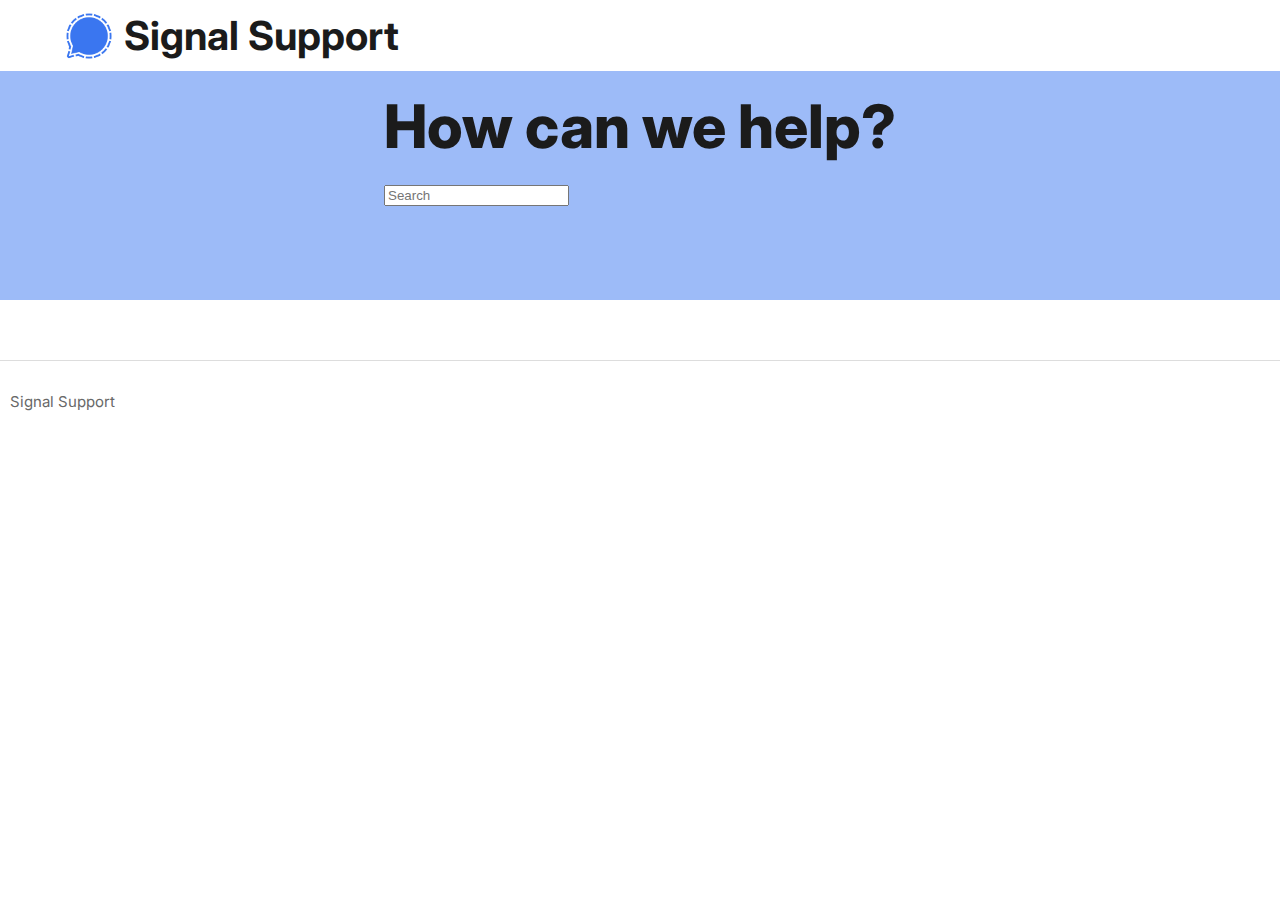
==== support.html @ 2b1c0b12 "support page layout" ====
<!DOCTYPE html>
<html lang="en">
<head>
    <meta charset="UTF-8">
    <meta http-equiv="X-UA-Compatible" content="IE=edge">
    <meta name="viewport" content="width=device-width, initial-scale=1.0">
    <title>Signal Home</title>
    <link rel="preconnect" href="https://fonts.googleapis.com">
    <link rel="preconnect" href="https://fonts.gstatic.com" crossorigin>
    <link href="https://fonts.googleapis.com/css2?family=Inter:wght@400;800&display=swap" rel="stylesheet">
    <link rel="stylesheet" href="style.css">
    <link rel="stylesheet" href="support.css">

    <link rel="stylesheet" href="bootstraplite.css">

</head>
<body>
    <header >
        <nav class="support-header">
            <div class="support__logo">
                <a href="#" class="d-flex sg-atom-a sg-atom-a--noline">
                    <img src="signalicon.png" alt="signal icon" class="sg-atom-img support__logo-img" />
                    <span class="sg-atom-h2 support__logo-span">Signal Support</span>
                </a>
            </div>
        </nav>
    </header>

<section class="howcan">
        <div class="elem-wrapper">
            <h1 class="text-center sg-atom-h1 howcan__h1">How can we help?</h1>

            <form role="search" class="search search-full" data-search="" data-instant="true" autocomplete="off" action="/hc/en-us/search" accept-charset="UTF-8" method="get"><input name="utf8" type="hidden" value="✓">

            <input type="search" name="query" id="query" placeholder="Search" autocomplete="off" aria-label="Search">

        </form>

        </div>
</section>


<footer class="support-footer">
    <div class="support-wrap">
        <a href="#" class="sg-atom-a support-footer__a">Signal Support</a>
    </div>
</footer>
</body>
</html>
---- style.css ----
:root {
 --ff1 : Inter, sans-serif ;
 --ff2: -apple-system, BlinkMacSystemFont, 'Segoe UI', Roboto, Oxygen, Ubuntu, Cantarell, 'Open Sans', 'Helvetica Neue', sans-serif;
 --bkblue: #1b1b1b;
 --br1 : 16px;
 --sectionpadding: 48px 24px;
 /* bootstrap  */
 --font-family-sans-serif: -apple-system, BlinkMacSystemFont, "Segoe UI", Roboto, "Helvetica Neue", Arial, "Noto Sans", "Liberation Sans", sans-serif, "Apple Color Emoji", "Segoe UI Emoji", "Segoe UI Symbol", "Noto Color Emoji";
}

/* font-family: 'Inter', sans-serif; */
body {
    font-family: var(--ff1);
    margin: 0px;
    padding: 0px;
}

* {
    box-sizing: border-box;
 }

ul{
    margin:0;
    padding: 0;
}

.border-black{
    border: 1px solid black;
}

.border-violet{
    border: 1px solid blueviolet;
}
  /* Atoms molecules organisms */
@media screen and (min-width:300px){
    .sg-atom-h1{
        margin: 0px;
        color: var(--bkblue);
        font-size: 40px;
        font-weight: 800;
        text-rendering: optimizeLegibility;
        line-height: 44px;
    }

    .sg-atom-h2{
        margin: 0px;
        font-size: 28px;
        font-weight: 800;
        line-height: 32px;
        text-rendering: optimizeLegibility;
        color: var(--bkblue);
    }

  .sg-atom-h3{
    margin: 0px;
    color: var(--bkblue);
    font-size: 28px;
    font-weight: 800;
    line-height: 32px;
    text-rendering: optimizeLegibility;
  }

    .sg-atom-a{
        margin: 0px;
        color: #3273dc;
        cursor: pointer;
        text-rendering: optimizeLegibility;
        font-size: 16px ;
        line-height: 22px ;
    }

    .sg-atom-a--white{
        color: #E9E9E9;
        text-decoration: none;
        cursor: pointer;
        font-size: 16px;
        font-weight: 400;
        line-height: 22px
    }

    .sg-atom-a--white:hover{
        text-decoration: underline;
    }

    .sg-atom-a--bold {
        text-rendering: optimizeLegibility;
        font-weight: 600;
    }

    .sg-atom-a--bold:hover , .sg-atom-a:hover{
        color:#1851B4 ;
        text-decoration: underline;
    }

    .sg-atom-p{
        padding: 0px;
        margin: 0px;
        text-rendering: optimizeLegibility;
        color: var(--bkblue);
        font-size: 16px;
        font-weight: 400;
        line-height: 22px;
    }

    .sg-atom-p--grey{
        color: #4a4a4a;
    }

    .sg-atom-strong{
        font-size: 1em;
        line-height: 1.5;
        color: #363636;
        font-weight: 700;
        text-rendering: optimizeLegibility;
    }

    .sg-atom-strong--white{
        color: #E9E9E9;
        font-weight: 600;
        font-size: 16px;
        line-height: 22px;
        text-rendering: optimizeLegibility;
    }

    .sg-atom-img {
        width:100%;
        height: auto;
    }

    .sg-atom-img--rounded{
        border-radius: 8px;
    }

    .sg-atom-button{
        border: none;
        text-decoration: none;
        border-radius: 8px;
        font-weight: 600;
        font-family: var(--ff2);
        cursor: pointer;
        box-shadow: none;
        font-size: 20px;
        line-height: 28px;
        padding: 0 20px;
    }

    .sg-atom-button--white{
        background-color: #fff;
        color: #2C6BED;
    }

    .sg-atom-button--blue{
        background-color: #2C6BED;
        color: #fff;
        height: 40px;
    }

    .sg-molc-card{}

    .sg-org-textimage{
        padding: var(--sectionpadding);
    }

    .sg-org-textimage__img{
        border-radius: var(--br1);
        max-width: 100%;
    }
    .sg-org-textimage__h2{
        padding: 24px 0px 32px 0px;
    }
}

@media screen and (min-width:768px){
  .sg-atom-h1{
      font-size: 60px;
      line-height: 64px;
  }

  .sg-atom-h2{
    font-size: 40px;
    line-height: 44px;
}

.sg-atom-a--bold:hover , .sg-atom-a:hover{
    color:#1851B4 ;
    text-decoration: underline;
}


.sg-atom-a--noline , .sg-atom-a--noline:hover {
    text-decoration: none;
}

.sg-atom-p{
    font-size: 20px;
    line-height: 28px;
}

}

@media screen and (min-width:992px){

}
    /* Atoms molecules organisms */


@media screen and (min-width:300px) {


    nav {
        background-color: #fff;
        position: fixed;
        top:0px;
        left:0px;
        right: 0px;
        z-index: 20;
    }

    .signal__header{
        display: flex;
        align-items: center;
        justify-content: space-between;
        height: 52px;
        padding: 0px 18px;
        margin: 0px;
    }

    .logo{
        width: 90px;
        height: 30px;
    }

    .close{
        align-self: flex-end;
    }

    .dash{
        background-color: black;
        height: 1px;
        width:16px;
        margin-top: 5px;
    }

    .padding-offset{padding: 26px;}

    .hero{
        display: block;
        background-color: #9DBBF8;
        color: #1b1b1b;
        max-height: 760px;
        padding: var(--sectionpadding)
    }

    .hero__p{
        margin-top: 24px;
        margin-bottom:2px ;
    }

    .hero__imgwrap{
        padding: 20px 0px 0px 0px;
        display: block;
        position: relative;
    }

    .hero__img1{
        height: auto;
        max-width: 100%;
        transform: rotate(22.5deg);
        width: 218px;
    }

    .hero__img2{
        height: auto ;
        max-width: 100%;
        transform: rotate(22.5deg);
        width: 218px;
        margin-left: -32px;
        position: absolute;
    }

    .hero__button {
        width: 156px ;
        height: 50px;
    }

    /* opinion*/
.opinion{
    padding: var(--sectionpadding) ;
    background-color: #ECECEC;;
}
.card-grid{
    display: grid;
    grid-template-columns: 1fr;

}

.sg-molc-card2{
  padding: 0px;
 }

.sg-molc-card2__img{
    width: 108px;
    max-width: 100%;
    border-radius: 50px;
    margin-bottom: 24px;
}

.sg-molc-card2__quote{
    font-size: 20px;
    line-height: 24px;
}

.sg-molc-card2__strong{
    display: block;
    color: #363636;
    font-weight: 700;
    font-size: 16px;
}

.sg-molc-card2__p{
    margin-top: 16px;
    margin-bottom:48px ;
}

/* Why use signal  */
 .whyuse {
     padding: var(--sectionpadding);
 }


.whyuse__animation{
    width:372px;
    height:366px;
    background-color: #a5cad5;
    border-radius: var(--br1);
}

.whyuse__h2{
    margin: 24px 0px 32px 0px;
}

 .whyuse__p1{
     padding-top:16px;
     padding-bottom: 48px;
 }

/* card grid */
.cardgrid{
    padding: var(--sectionpadding);
    background-color: #F6F6F6;
    margin: 0 auto;

}

.cardgrid__container{
    display: grid;
    place-items: center;
    margin: 0 auto;
    width: fit-content;
    grid-template-columns: 1fr;
    row-gap: 24px;
}

.sg-molc-card{
    padding: 30px;
}

.sg-molc-card--white{
    background-color: #FFFFFF;
border-radius: var(--br1);
height: 100%;
box-shadow: 0px 4px 12px rgba(0,0,0,0.12),0px 0px 2px rgba(0,0,0,0.08);
}
.sg-molc-card__img{
    width: 280px;
}
.sg-molc-card__h3{
    margin: 18px 0px 4px 0px ;
}



/* Footer */
.footer{
    background-color: #3C3744;
    padding: var(--sectionpadding);
    padding-bottom: 96px;
    bottom: 0;
}

.footer-container{
    display: grid;
    grid-template-columns: auto;
    row-gap: 24px;
}

.footer-container__item{
    /* padding:12px ; */

}

.foooter__menu-item >a {
    line-height: 20px;
}

.foooter__menu-item {
    list-style-type: none;
    height: 20px;
}


.footer__menu-title{
    color: #E9E9E9;
    display: block;
    font-size: 16px;
    line-height: 22px;
    font-weight: 600;
    margin-bottom: 12px;
}

.footer__copyright{
    color: #E9E9E9;
}

}

@media screen and (max-width:767px){


    /* .foooter__menu-item {
        list-style-type: none;
        height: 22px;
        display: inline-block;
    } */

}


@media screen and (min-width:768px) {


   /*  card grid */

   .cardgrid__container{
    grid-template-columns: 1fr 1fr;
    row-gap: 24px;
    column-gap: 24px;
}


    .footer-container{
        grid-template-columns: auto 1fr 1fr 1fr 1fr;
        column-gap: 24px;
    }

  }

@media screen and (min-width:992px) {


    .cardgrid__container{
        grid-template-columns: 565px 565px;
        row-gap: 24px;
        column-gap: 24px;
    }

    .sg-molc-card__img{
        width: 370px;
    }


     /* footer */
     .footer-container{
        margin:0 33px;
        grid-template-columns: auto 168px 168px 168px 168px;
    }

}





@media screen and (min-width:300px){
    /* no ads */
      .noads , .everyone {
          background-color: #ffffff;
      }

      .everyone__button{
        border: 2px solid #2c6bed;
        width: 195px;
        height: 50px;
        padding: 0px;
      }
  }


  @media screen and (min-width:768px){

  }


  @media screen and (min-width:992px){

  }
---- support.css ----
@media screen and (min-width:300px){
    .support-header{
        position: absolute;
        height: 71px;
        display: flex;
        padding: 0 5%;
        align-items: center;
    }

    .support__logo-img{
        width: 50px;
    }

    .support__logo-span{
        font-weight: bold;
        text-decoration: none;
        margin-left: 10px;
    }

    .howcan{
        height: 300px;
        background-color: #9DBBF8;
        padding: 0px 20px;
        display: grid;
        place-items: center;
    }
    .howcan__h1{
        margin-bottom: 26.8px;
    }

    .elem-wrapper{
        max-width: 610px;
        margin: 0 auto;
    }

    .support-footer{
        margin-top: 60px;
        border-top: 1px solid #ddd;
        background-color: #ffffff;
        padding: 30px 10px;
    }

    .support-footer__a{
        font-size: 15px;
        font-weight: 400px;
        line-height: 1.5;
        color: #686868;
        text-decoration: none;
    }

    .support-footer__a:hover{
        color: #686868;
        text-decoration: underline;
    }
}

@media screen and (min-width:768px){

}

@media screen and (min-width:992px){

}
---- bootstraplite.css ----
/* my freq used bootstrap classes .Requires no bootstrap.js */
:root {
    --blue: #007bff;
    --indigo: #6610f2;
    --purple: #6f42c1;
    --pink: #e83e8c;
    --red: #dc3545;
    --orange: #fd7e14;
    --yellow: #ffc107;
    --green: #28a745;
    --teal: #20c997;
    --cyan: #17a2b8;
    --white: #fff;
    --gray: #6c757d;
    --gray-dark: #343a40;
    --primary: #007bff;
    --secondary: #6c757d;
    --success: #28a745;
    --info: #17a2b8;
    --warning: #ffc107;
    --danger: #dc3545;
    --light: #f8f9fa;
    --dark: #343a40;
    --breakpoint-xs: 0;
    --breakpoint-sm: 576px;
    --breakpoint-md: 768px;
    --breakpoint-lg: 992px;
    --breakpoint-xl: 1200px;
    --font-family-sans-serif: -apple-system, BlinkMacSystemFont, "Segoe UI", Roboto, "Helvetica Neue", Arial, "Noto Sans", "Liberation Sans", sans-serif, "Apple Color Emoji", "Segoe UI Emoji", "Segoe UI Symbol", "Noto Color Emoji";
    --font-family-monospace: SFMono-Regular, Menlo, Monaco, Consolas, "Liberation Mono", "Courier New", monospace;
  }

.text-left{
    text-align: left;
}

.text-right{
    text-align: right;
}

.text-center{
    text-align: center;
}

.d-none {
    display: none !important;
}

.container,
.container-fluid,
.container-sm,
.container-md,
.container-lg,
.container-xl {
  width: 100%;
  padding-right: 15px;
  padding-left: 15px;
  margin-right: auto;
  margin-left: auto;
}

@media (min-width: 576px) {
    .container, .container-sm {
      max-width: 540px;
    }
  }



.row {
    display: -ms-flexbox;
    display: flex;
    -ms-flex-wrap: wrap;
    flex-wrap: wrap;
    margin-right: -15px;
    margin-left: -15px;
  }

  .no-gutters {
    margin-right: 0;
    margin-left: 0;
  }

  .d-flex{
    display: flex;
    align-items: center;
  }

  .no-gutters > .col,
  .no-gutters > [class*="col-"] {
    padding-right: 0;
    padding-left: 0;
  }

  .col-1, .col-2, .col-3, .col-4, .col-5, .col-6, .col-7, .col-8, .col-9, .col-10, .col-11, .col-12, .col,
  .col-auto, .col-sm-1, .col-sm-2, .col-sm-3, .col-sm-4, .col-sm-5, .col-sm-6, .col-sm-7, .col-sm-8, .col-sm-9, .col-sm-10, .col-sm-11, .col-sm-12, .col-sm,
  .col-sm-auto, .col-md-1, .col-md-2, .col-md-3, .col-md-4, .col-md-5, .col-md-6, .col-md-7, .col-md-8, .col-md-9, .col-md-10, .col-md-11, .col-md-12, .col-md,
  .col-md-auto, .col-lg-1, .col-lg-2, .col-lg-3, .col-lg-4, .col-lg-5, .col-lg-6, .col-lg-7, .col-lg-8, .col-lg-9, .col-lg-10, .col-lg-11, .col-lg-12, .col-lg,
  .col-lg-auto, .col-xl-1, .col-xl-2, .col-xl-3, .col-xl-4, .col-xl-5, .col-xl-6, .col-xl-7, .col-xl-8, .col-xl-9, .col-xl-10, .col-xl-11, .col-xl-12, .col-xl,
  .col-xl-auto {
    position: relative;
    width: 100%;
    padding-right: 15px;
    padding-left: 15px;
  }


.col-auto {
    -ms-flex: 0 0 auto;
    flex: 0 0 auto;
    width: auto;
    max-width: 100%;
  }

  .col-1 {
    -ms-flex: 0 0 8.333333%;
    flex: 0 0 8.333333%;
    max-width: 8.333333%;
  }

  .col-2 {
    -ms-flex: 0 0 16.666667%;
    flex: 0 0 16.666667%;
    max-width: 16.666667%;
  }

  .col-3 {
    -ms-flex: 0 0 25%;
    flex: 0 0 25%;
    max-width: 25%;
  }

  .col-4 {
    -ms-flex: 0 0 33.333333%;
    flex: 0 0 33.333333%;
    max-width: 33.333333%;
  }

  .col-5 {
    -ms-flex: 0 0 41.666667%;
    flex: 0 0 41.666667%;
    max-width: 41.666667%;
  }

  .col-6 {
    -ms-flex: 0 0 50%;
    flex: 0 0 50%;
    max-width: 50%;
  }

  .col-7 {
    -ms-flex: 0 0 58.333333%;
    flex: 0 0 58.333333%;
    max-width: 58.333333%;
  }

  .col-8 {
    -ms-flex: 0 0 66.666667%;
    flex: 0 0 66.666667%;
    max-width: 66.666667%;
  }

  .col-9 {
    -ms-flex: 0 0 75%;
    flex: 0 0 75%;
    max-width: 75%;
  }

  .col-10 {
    -ms-flex: 0 0 83.333333%;
    flex: 0 0 83.333333%;
    max-width: 83.333333%;
  }

  .col-11 {
    -ms-flex: 0 0 91.666667%;
    flex: 0 0 91.666667%;
    max-width: 91.666667%;
  }

  .col-12 {
    -ms-flex: 0 0 100%;
    flex: 0 0 100%;
    max-width: 100%;
  }

  .order-first {
    -ms-flex-order: -1;
    order: -1;
  }

  .order-last {
    -ms-flex-order: 13;
    order: 13;
  }

  .order-0 {
    -ms-flex-order: 0;
    order: 0;
  }

  .order-1 {
    -ms-flex-order: 1;
    order: 1;
  }

  @media screen and(min-width:576px) {
    .col-sm-1 {
        -ms-flex: 0 0 8.333333%;
        flex: 0 0 8.333333%;
        max-width: 8.333333%;
      }
      .col-sm-2 {
        -ms-flex: 0 0 16.666667%;
        flex: 0 0 16.666667%;
        max-width: 16.666667%;
      }
      .col-sm-3 {
        -ms-flex: 0 0 25%;
        flex: 0 0 25%;
        max-width: 25%;
      }
      .col-sm-4 {
        -ms-flex: 0 0 33.333333%;
        flex: 0 0 33.333333%;
        max-width: 33.333333%;
      }
      .col-sm-5 {
        -ms-flex: 0 0 41.666667%;
        flex: 0 0 41.666667%;
        max-width: 41.666667%;
      }
      .col-sm-6 {
        -ms-flex: 0 0 50%;
        flex: 0 0 50%;
        max-width: 50%;
      }
      .col-sm-7 {
        -ms-flex: 0 0 58.333333%;
        flex: 0 0 58.333333%;
        max-width: 58.333333%;
      }
      .col-sm-8 {
        -ms-flex: 0 0 66.666667%;
        flex: 0 0 66.666667%;
        max-width: 66.666667%;
      }
      .col-sm-9 {
        -ms-flex: 0 0 75%;
        flex: 0 0 75%;
        max-width: 75%;
      }
      .col-sm-10 {
        -ms-flex: 0 0 83.333333%;
        flex: 0 0 83.333333%;
        max-width: 83.333333%;
      }
      .col-sm-11 {
        -ms-flex: 0 0 91.666667%;
        flex: 0 0 91.666667%;
        max-width: 91.666667%;
      }
      .col-sm-12 {
        -ms-flex: 0 0 100%;
        flex: 0 0 100%;
        max-width: 100%;
      }

      .order-sm-first {
        -ms-flex-order: -1;
        order: -1;
      }
      .order-sm-last {
        -ms-flex-order: 13;
        order: 13;
      }
      .order-sm-0 {
        -ms-flex-order: 0;
        order: 0;
      }
      .order-sm-1 {
        -ms-flex-order: 1;
        order: 1;
      }
      .order-sm-2 {
        -ms-flex-order: 2;
        order: 2;
      }


  }

  @media screen and (min-width: 768px) {
    .container, .container-sm, .container-md {
        max-width: 720px;
      }

      .d-md-block {
        display: block !important;
      }

      .d-md-none {
        display: none !important;
      }

      .d-md-flex {
        display: -ms-flexbox !important;
        display: flex !important;
      }
      .d-md-inline-flex {
        display: -ms-inline-flexbox !important;
        display: inline-flex !important;
      }


    .col-md {
        -ms-flex-preferred-size: 0;
        flex-basis: 0;
        -ms-flex-positive: 1;
        flex-grow: 1;
        max-width: 100%;
      }

      .col-md-auto {
        -ms-flex: 0 0 auto;
        flex: 0 0 auto;
        width: auto;
        max-width: 100%;
      }
      .col-md-1 {
        -ms-flex: 0 0 8.333333%;
        flex: 0 0 8.333333%;
        max-width: 8.333333%;
      }
      .col-md-2 {
        -ms-flex: 0 0 16.666667%;
        flex: 0 0 16.666667%;
        max-width: 16.666667%;
      }
      .col-md-3 {
        -ms-flex: 0 0 25%;
        flex: 0 0 25%;
        max-width: 25%;
      }
      .col-md-4 {
        -ms-flex: 0 0 33.333333%;
        flex: 0 0 33.333333%;
        max-width: 33.333333%;
      }
      .col-md-5 {
        -ms-flex: 0 0 41.666667%;
        flex: 0 0 41.666667%;
        max-width: 41.666667%;
      }
      .col-md-6 {
        -ms-flex: 0 0 50%;
        flex: 0 0 50%;
        max-width: 50%;
      }
      .col-md-7 {
        -ms-flex: 0 0 58.333333%;
        flex: 0 0 58.333333%;
        max-width: 58.333333%;
      }
      .col-md-8 {
        -ms-flex: 0 0 66.666667%;
        flex: 0 0 66.666667%;
        max-width: 66.666667%;
      }
      .col-md-9 {
        -ms-flex: 0 0 75%;
        flex: 0 0 75%;
        max-width: 75%;
      }
      .col-md-10 {
        -ms-flex: 0 0 83.333333%;
        flex: 0 0 83.333333%;
        max-width: 83.333333%;
      }
      .col-md-11 {
        -ms-flex: 0 0 91.666667%;
        flex: 0 0 91.666667%;
        max-width: 91.666667%;
      }
      .col-md-12 {
        -ms-flex: 0 0 100%;
        flex: 0 0 100%;
        max-width: 100%;
      }

      .order-md-first {
        -ms-flex-order: -1;
        order: -1;
      }
      .order-md-last {
        -ms-flex-order: 13;
        order: 13;
      }
      .order-md-0 {
        -ms-flex-order: 0;
        order: 0;
      }
      .order-md-1 {
        -ms-flex-order: 1;
        order: 1;
      }
      .order-md-2 {
        -ms-flex-order: 2;
        order: 2;
      }

  }

  @media (min-width: 992px) {
    .d-lg-none {
        display: none !important;
      }
      .d-lg-inline {
        display: inline !important;
      }
      .d-lg-inline-block {
        display: inline-block !important;
      }
      .d-lg-block {
        display: block !important;
      }

    .container, .container-sm, .container-md, .container-lg {
        max-width: 960px;
      }

    .col-lg {
        -ms-flex-preferred-size: 0;
        flex-basis: 0;
        -ms-flex-positive: 1;
        flex-grow: 1;
        max-width: 100%;
      }


  .col-lg-auto {
    -ms-flex: 0 0 auto;
    flex: 0 0 auto;
    width: auto;
    max-width: 100%;
  }
  .col-lg-1 {
    -ms-flex: 0 0 8.333333%;
    flex: 0 0 8.333333%;
    max-width: 8.333333%;
  }
  .col-lg-2 {
    -ms-flex: 0 0 16.666667%;
    flex: 0 0 16.666667%;
    max-width: 16.666667%;
  }
  .col-lg-3 {
    -ms-flex: 0 0 25%;
    flex: 0 0 25%;
    max-width: 25%;
  }
  .col-lg-4 {
    -ms-flex: 0 0 33.333333%;
    flex: 0 0 33.333333%;
    max-width: 33.333333%;
  }
  .col-lg-5 {
    -ms-flex: 0 0 41.666667%;
    flex: 0 0 41.666667%;
    max-width: 41.666667%;
  }
  .col-lg-6 {
    -ms-flex: 0 0 50%;
    flex: 0 0 50%;
    max-width: 50%;
  }
  .col-lg-7 {
    -ms-flex: 0 0 58.333333%;
    flex: 0 0 58.333333%;
    max-width: 58.333333%;
  }
  .col-lg-8 {
    -ms-flex: 0 0 66.666667%;
    flex: 0 0 66.666667%;
    max-width: 66.666667%;
  }
  .col-lg-9 {
    -ms-flex: 0 0 75%;
    flex: 0 0 75%;
    max-width: 75%;
  }
  .col-lg-10 {
    -ms-flex: 0 0 83.333333%;
    flex: 0 0 83.333333%;
    max-width: 83.333333%;
  }
  .col-lg-11 {
    -ms-flex: 0 0 91.666667%;
    flex: 0 0 91.666667%;
    max-width: 91.666667%;
  }
  .col-lg-12 {
    -ms-flex: 0 0 100%;
    flex: 0 0 100%;
    max-width: 100%;
  }
  .order-lg-first {
    -ms-flex-order: -1;
    order: -1;
  }
  .order-lg-last {
    -ms-flex-order: 13;
    order: 13;
  }
  .order-lg-0 {
    -ms-flex-order: 0;
    order: 0;
  }
  .order-lg-1 {
    -ms-flex-order: 1;
    order: 1;
  }
  .order-lg-2 {
    -ms-flex-order: 2;
    order: 2;
  }



  }

/*  bootstrap classes */
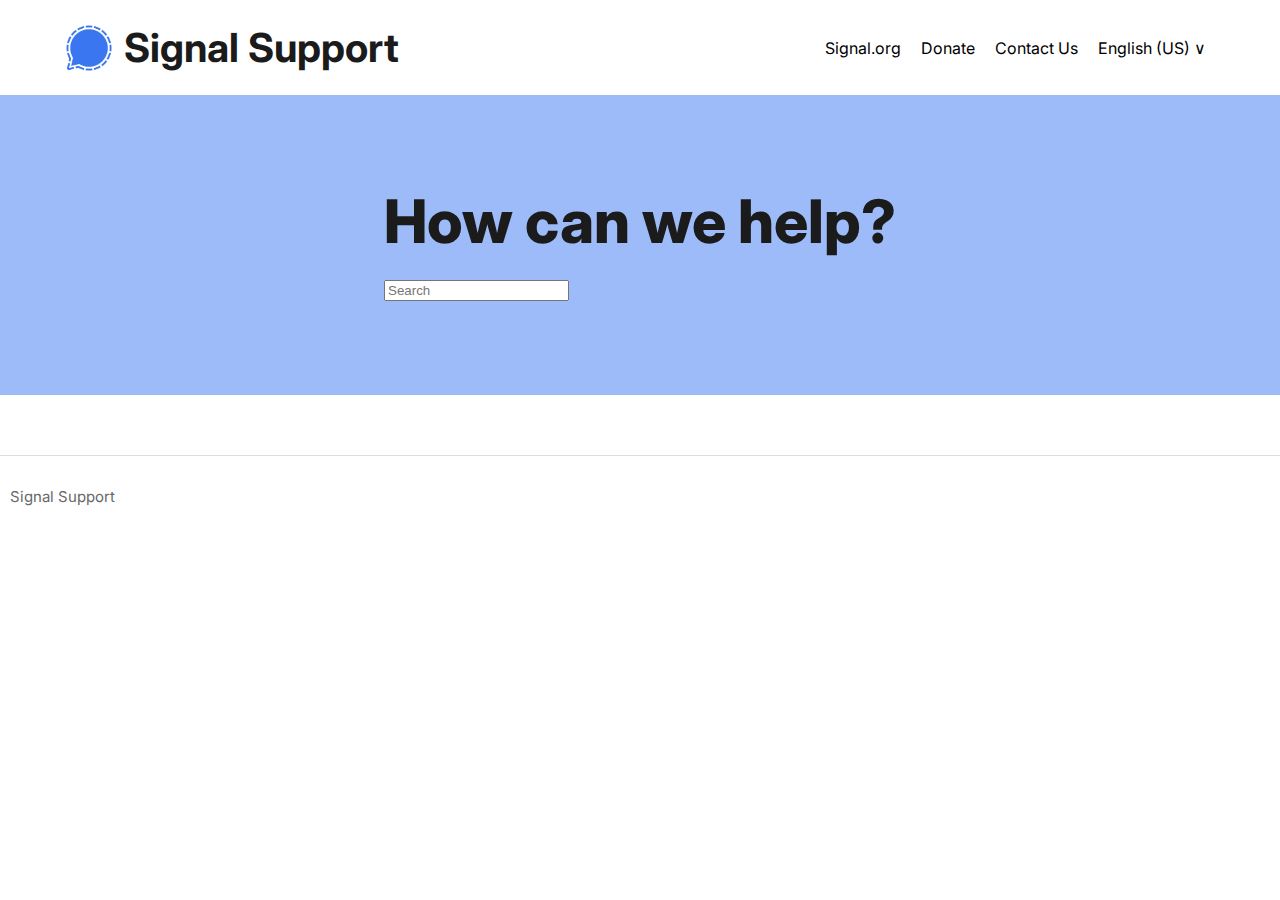
==== commit 84b96c03: "support header complete" ====
--- a/support.html
+++ b/support.html
@@ -15,18 +15,33 @@
 
 </head>
 <body>
-    <header >
-        <nav class="support-header">
-            <div class="support__logo">
-                <a href="#" class="d-flex sg-atom-a sg-atom-a--noline">
-                    <img src="signalicon.png" alt="signal icon" class="sg-atom-img support__logo-img" />
-                    <span class="sg-atom-h2 support__logo-span">Signal Support</span>
-                </a>
+    <header class="support__header" >
+
+        <div class="support__logo">
+            <a href="#" class="d-flex sg-atom-a sg-atom-a--noline">
+                <img src="signalicon.png" alt="signal icon" class="sg-atom-img support__logo-img" />
+                <span class="sg-atom-h2 support__logo-span">Signal Support</span>
+            </a>
+        </div>
+        <div class="nav-wrapper" onclick="opencloseNav()">
+            <div class="header__ham-icon">
+                <div class="header__ham-icon-line"></div>
+                <div class="header__ham-icon-line"></div>
+                <div class="header__ham-icon-line"></div>
             </div>
-        </nav>
+
+            <nav class="support-header" id="navBar">
+                <div class="header__menus">Signal.org</div>
+                <div class="header__menus"> Donate</div>
+                <div class="header__menus">Contact Us</div>
+                <div class="header__menus">English (US) &#8744; </div>
+            </nav>
+        </div>
     </header>
 
-<section class="howcan">
+<main role="main">
+
+    <section class="howcan">
         <div class="elem-wrapper">
             <h1 class="text-center sg-atom-h1 howcan__h1">How can we help?</h1>
 
@@ -40,10 +55,27 @@
 </section>
 
 
+
+</main>
 <footer class="support-footer">
     <div class="support-wrap">
         <a href="#" class="sg-atom-a support-footer__a">Signal Support</a>
     </div>
 </footer>
+<script>
+        let clicked = false ;
+
+        function opencloseNav(){
+        clicked = !clicked;
+        if(clicked){
+            document.getElementById('navBar').style.display ='block';
+            click = false;
+        }
+        else{
+            document.getElementById('navBar').style.display ='none';
+        }
+    }
+
+</script>
 </body>
 </html>--- a/style.css
+++ b/style.css
@@ -207,7 +207,7 @@
 @media screen and (min-width:300px) {
 
 
-    nav {
+    .nav {
         background-color: #fff;
         position: fixed;
         top:0px;
--- a/support.css
+++ b/support.css
@@ -1,12 +1,36 @@
 
 
 @media screen and (min-width:300px){
-    .support-header{
-        position: absolute;
+    .support__header{
         height: 71px;
         display: flex;
+        align-items: center;
+        justify-content: space-between;
         padding: 0 5%;
-        align-items: center;
+        margin: 0 auto;
+    }
+
+    .header__menus{
+    margin: 20px 0px;
+    }
+
+
+    .nav-wrapper{
+        display: block;
+    }
+
+    .header__ham-icon{
+        cursor: pointer;
+    }
+    .header__ham-icon:focus > .support-header{display: block;}
+
+    .header__ham-icon-line{
+        background-color: rgba(0, 114, 239, 1);
+        height: 2px;
+        width: 16px;
+        margin: 3px 0;
+        margin-right: 10px;
+
     }
 
     .support__logo-img{
@@ -57,9 +81,34 @@
 }
 
 @media screen and (min-width:768px){
+    .support__header{
+        height: 95px;
+    }
 
+    .support-header{
+        display: flex;
+    }
+
+    .header__menus{
+        padding: 0px 10px;
+    }
+    .header__ham-icon{
+        display: none;
+    }
 }
 
 @media screen and (min-width:992px){
 
+}
+
+@media screen and (max-width:767px) {
+    .support-header{
+        position: absolute;
+        box-shadow: 0 0 4px 0 rgba(0, 0, 0, 0.15), 0 4px 10px 0 rgba(0, 0, 0, 0.1);
+        border: solid 1px #ddd;
+        top: 71px;
+        display:none;
+        padding: 0 5%;
+        align-items: center;
+    }
 }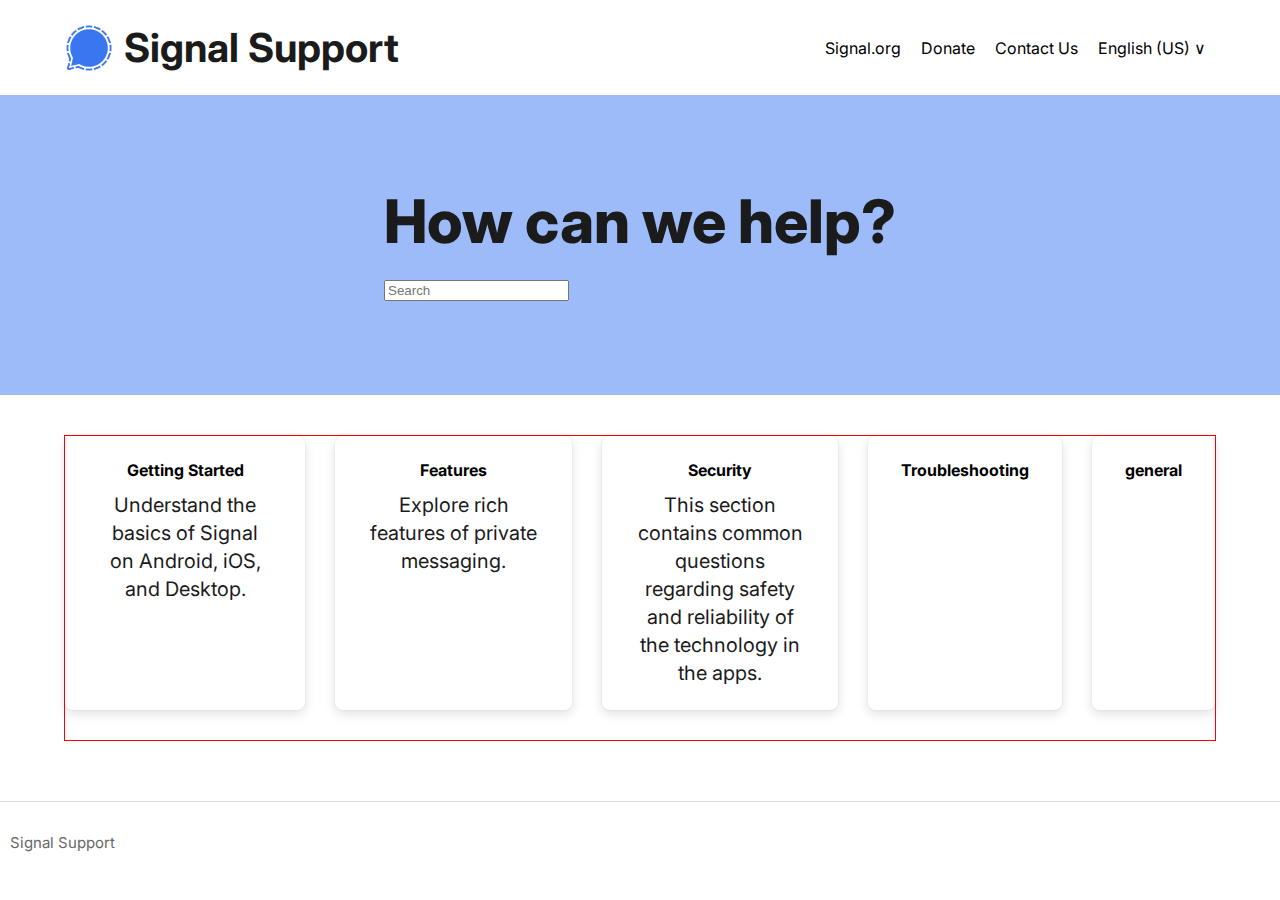
==== commit ba7b4592: "get support page" ====
--- a/support.html
+++ b/support.html
@@ -52,8 +52,42 @@
         </form>
 
         </div>
-</section>
+    </section>
 
+
+    <section class="blocks5">
+        <div class="blocks5__grid">
+            <div class="blocks5__grid-item">
+                <a href="#" class="sg-atom-a sg-atom-a--nothing">
+                    <h4 class="text-center sg-atom-h4">Getting Started</h4>
+                    <p class="text-center sg-atom-p">Understand the basics of Signal on Android, iOS, and Desktop.</p>
+                </a>
+            </div>
+            <div class="blocks5__grid-item">
+                <a href="#" class="sg-atom-a sg-atom-a--nothing">
+                    <h4 class="text-center sg-atom-h4">Features</h4>
+                    <p class="text-center sg-atom-p">Explore rich features of private messaging.</p>
+                </a>
+            </div>
+            <div class="blocks5__grid-item">
+                <a href="#" class="sg-atom-a sg-atom-a--nothing">
+                    <h4 class="text-center sg-atom-h4">Security</h4>
+                    <p class="text-center sg-atom-p">This section contains common questions regarding safety and reliability of the technology in the apps.</p>
+                </a>
+            </div>
+            <div class="blocks5__grid-item">
+                <a href="#" class="sg-atom-a sg-atom-a--nothing">
+                    <h4 class="text-center sg-atom-h4">Troubleshooting</h4>
+                </a>
+            </div>
+            <div class="blocks5__grid-item blocks5__grid-item-5">
+                <a href="#" class="sg-atom-a sg-atom-a--nothing">
+                    <h4 class="text-center sg-atom-h4">general</h4>
+                </a>
+            </div>
+
+        </div>
+    </section>
 
 
 </main>
--- a/style.css
+++ b/style.css
@@ -1,3 +1,9 @@
+.back{background-color: black;}
+
+.carousel .carousel-item {
+    height: 30px !important;
+}
+
 :root {
  --ff1 : Inter, sans-serif ;
  --ff2: -apple-system, BlinkMacSystemFont, 'Segoe UI', Roboto, Oxygen, Ubuntu, Cantarell, 'Open Sans', 'Helvetica Neue', sans-serif;
@@ -67,6 +73,12 @@
         text-rendering: optimizeLegibility;
         font-size: 16px ;
         line-height: 22px ;
+    }
+
+    .sg-atom-a--nothing , .sg-atom-a--nothing:hover {
+        color: black;
+        cursor: pointer;
+        text-decoration: none;
     }
 
     .sg-atom-a--white{
@@ -241,6 +253,44 @@
         margin-top: 5px;
     }
 
+    .bar1, .bar2, .bar3 {
+        width: 16px;
+        background-color: black;
+        transition: 0.4s;
+      }
+
+      .bar1 ,.bar3 {
+        height: 1.2px;
+      }
+
+      .bar2{
+          height: 1px;
+          margin: 3.5px 0px;
+      }
+
+      .change .bar1 {
+        -webkit-transform: rotate(-45deg) translate(0px, 6px);
+        transform: rotate(-45deg) translate(0px, 6px);
+      }
+
+      .change .bar2 {opacity: 0;}
+
+      .change .bar3 {
+        -webkit-transform: rotate(45deg) translate(-2px, -8px);
+        transform: rotate(45deg) translate(-2px, -8px);
+      }
+
+
+      .signal__navigation-a{
+          color: var(--bkblue);
+          padding: 8px 12px ;
+          text-decoration: none;
+      }
+      .signal__navigation-a:hover{
+          text-decoration: none;
+      }
+
+
     .padding-offset{padding: 26px;}
 
     .hero{
@@ -257,9 +307,10 @@
     }
 
     .hero__imgwrap{
-        padding: 20px 0px 0px 0px;
+        padding: 12px ;
         display: block;
         position: relative;
+        margin-top:20px ;
     }
 
     .hero__img1{
@@ -267,6 +318,7 @@
         max-width: 100%;
         transform: rotate(22.5deg);
         width: 218px;
+
     }
 
     .hero__img2{
@@ -274,7 +326,8 @@
         max-width: 100%;
         transform: rotate(22.5deg);
         width: 218px;
-        margin-left: -32px;
+        top: 0px;
+        left: 20px ;
         position: absolute;
     }
 
@@ -329,7 +382,7 @@
 
 
 .whyuse__animation{
-    width:372px;
+    width: 100%;
     height:366px;
     background-color: #a5cad5;
     border-radius: var(--br1);
@@ -424,7 +477,7 @@
 
 }
 
-@media screen and (max-width:767px){
+@media screen and (max-width:991px){
 
 
     /* .foooter__menu-item {
@@ -433,10 +486,58 @@
         display: inline-block;
     } */
 
+    .signal__navigation{
+        display: flex;
+        flex-direction: column;
+        position: absolute;
+        top: 52px;
+        background-color: white;
+        left: 0px;
+        right: 0px;
+    }
+
 }
 
 
 @media screen and (min-width:768px) {
+
+
+    .hero__img1{
+        width: 320px;
+    }
+
+
+       /* opinion*/
+.opinion{
+    padding: var(--sectionpadding) ;
+    padding-top: 144px;
+    background-color: #ECECEC;;
+}
+.card-grid{
+    display: grid;
+    grid-template-columns: 1fr 1fr;
+
+}
+
+/* Why use signal  */
+.whyuse {
+    padding: var(--sectionpadding);
+}
+
+
+.whyuse__animation{
+   width: 100%;
+   height:366px;
+   background-color: #a5cad5;
+   border-radius: var(--br1);
+}
+
+
+
+.whyuse__p1{
+    padding-top:16px;
+    padding-bottom: 48px;
+}
 
 
    /*  card grid */
@@ -456,6 +557,54 @@
   }
 
 @media screen and (min-width:992px) {
+    .logo{
+        width: 150px;
+        height: 50px;
+    }
+
+    .signal__header{
+        height: 84px;
+    }
+
+
+
+    .signal__navigation{
+        display: flex;
+
+    }
+
+    .padding-offset{padding: 42px;}
+
+
+    /* Why use signal  */
+ .whyuse {
+    padding: var(--sectionpadding);
+}
+
+.whyuse__container{
+    max-width: 1152px;
+    margin: 0 auto;
+}
+
+.whyuse__tp{
+    padding: 12px;
+}
+
+.whyuse__animation{
+   width: 100%;
+   height:366px;
+   background-color: #a5cad5;
+   border-radius: var(--br1);
+}
+
+.whyuse__h2{
+   margin-top:0px;
+}
+
+.whyuse__p1{
+    padding-top:16px;
+    padding-bottom: 48px;
+}
 
 
     .cardgrid__container{
--- a/support.css
+++ b/support.css
@@ -59,6 +59,41 @@
         margin: 0 auto;
     }
 
+
+    /* 5  blocks */
+    .blocks5{
+        margin: 40px 0px;
+        padding: 0 5%;
+    }
+
+    .blocks5__grid{
+        display: grid;
+        grid-template-columns: 1fr;
+        gap: 30px;
+        border: 1px solid red;
+        padding-bottom: 30px;
+    }
+
+    .blocks5__grid-item{
+        background-color: #fff;
+        border: 3px solid #fff;
+        border-radius: 8px;
+        padding: 20px 30px;
+        box-shadow: 0px 4px 12px rgba(0,0,0,0.12), 0px 0px 2px rgba(0,0,0,0.08);
+    }
+    .blocks5__grid-item .sg-atom-a , .sg-atom-a:hover{
+        color: black;
+        text-decoration: none;
+    }
+    .blocks5__grid-item .sg-atom-h4{
+        margin: 0px;
+    }
+
+    .blocks5__grid-item .sg-atom-p{
+        margin-top:10px ;
+    }
+
+
     .support-footer{
         margin-top: 60px;
         border-top: 1px solid #ddd;
@@ -95,9 +130,39 @@
     .header__ham-icon{
         display: none;
     }
+
+
+    /* 5  blocks */
+
+
+    .blocks5__grid{
+        grid-template-columns: auto auto ;
+    }
+
+    .blocks5__grid-item-5{
+        grid-column: -3/-1;
+    }
 }
 
 @media screen and (min-width:992px){
+
+     /* 5  blocks */
+    .blocks5{
+        padding: 0px;
+        max-width: 1160px;
+        width: 90%;
+        margin:40px auto;
+    }
+
+     .blocks5__grid{
+        grid-template-columns: auto auto auto auto auto auto  ;
+    }
+    .blocks5__grid:first-child{
+     grid-column: ;
+    }
+    .blocks5__grid-item-5{
+        grid-column: -3/-1;
+    }
 
 }
 
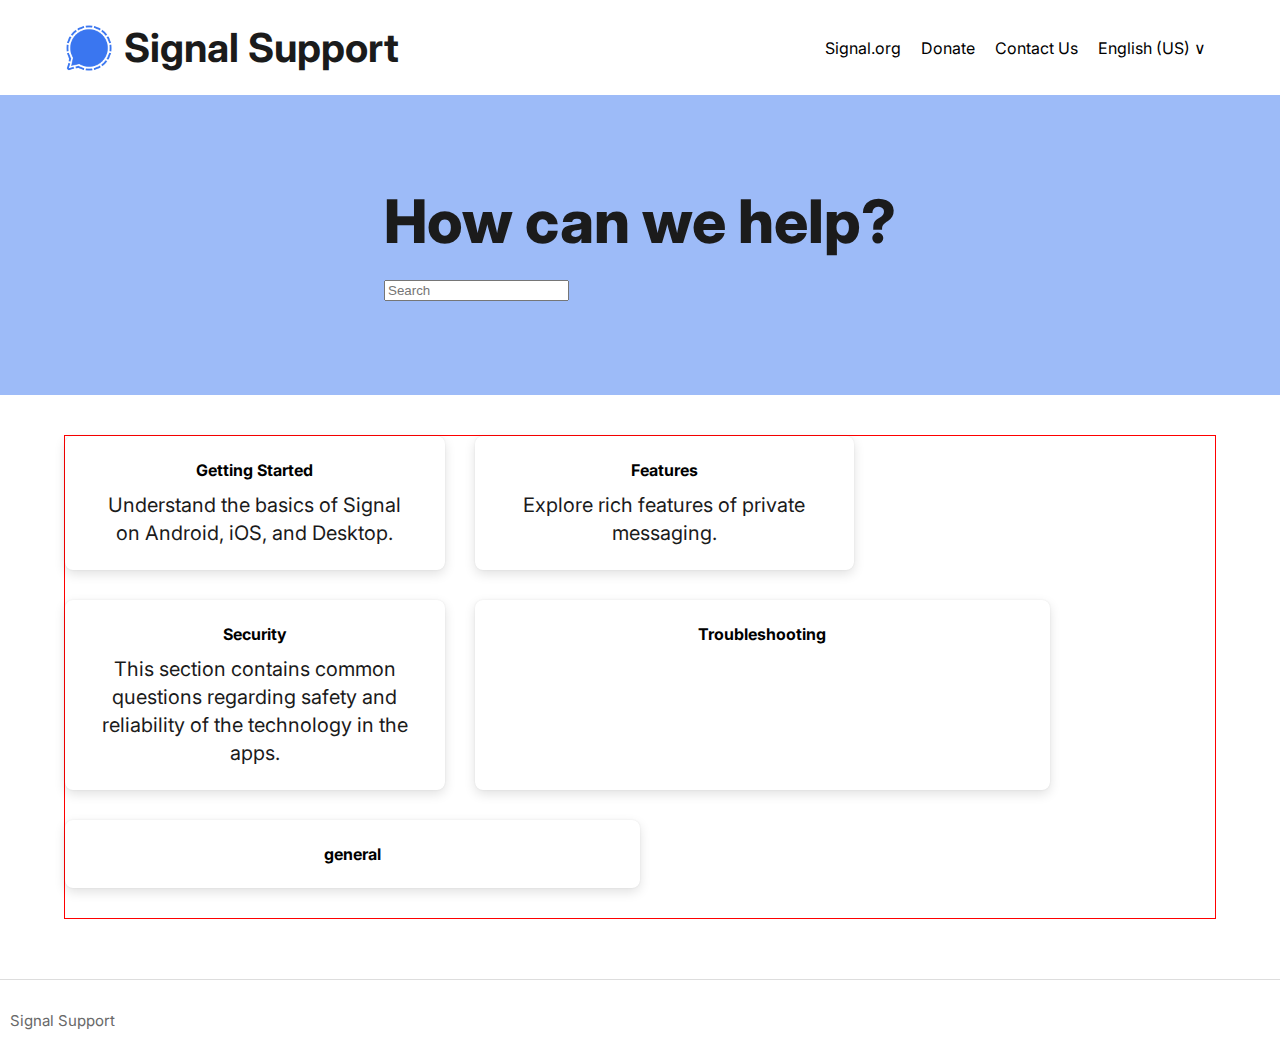
==== commit 096eeae6: "position error removed" ====
--- a/support.html
+++ b/support.html
@@ -57,25 +57,25 @@
 
     <section class="blocks5">
         <div class="blocks5__grid">
-            <div class="blocks5__grid-item">
+            <div class="blocks5__grid-item blocks5__grid-item-1">
                 <a href="#" class="sg-atom-a sg-atom-a--nothing">
                     <h4 class="text-center sg-atom-h4">Getting Started</h4>
                     <p class="text-center sg-atom-p">Understand the basics of Signal on Android, iOS, and Desktop.</p>
                 </a>
             </div>
-            <div class="blocks5__grid-item">
+            <div class="blocks5__grid-item blocks5__grid-item-2">
                 <a href="#" class="sg-atom-a sg-atom-a--nothing">
                     <h4 class="text-center sg-atom-h4">Features</h4>
                     <p class="text-center sg-atom-p">Explore rich features of private messaging.</p>
                 </a>
             </div>
-            <div class="blocks5__grid-item">
+            <div class="blocks5__grid-item blocks5__grid-item-3">
                 <a href="#" class="sg-atom-a sg-atom-a--nothing">
                     <h4 class="text-center sg-atom-h4">Security</h4>
                     <p class="text-center sg-atom-p">This section contains common questions regarding safety and reliability of the technology in the apps.</p>
                 </a>
             </div>
-            <div class="blocks5__grid-item">
+            <div class="blocks5__grid-item blocks5__grid-item-4">
                 <a href="#" class="sg-atom-a sg-atom-a--nothing">
                     <h4 class="text-center sg-atom-h4">Troubleshooting</h4>
                 </a>
--- a/style.css
+++ b/style.css
@@ -308,7 +308,6 @@
 
     .hero__imgwrap{
         padding: 12px ;
-        display: block;
         position: relative;
         margin-top:20px ;
     }
@@ -318,7 +317,9 @@
         max-width: 100%;
         transform: rotate(22.5deg);
         width: 218px;
-
+        position: relative;
+right: 78px;
+top: 27px;
     }
 
     .hero__img2{
@@ -328,6 +329,7 @@
         width: 218px;
         top: 0px;
         left: 20px ;
+        z-index: initial;
         position: absolute;
     }
 
--- a/support.css
+++ b/support.css
@@ -150,18 +150,44 @@
     .blocks5{
         padding: 0px;
         max-width: 1160px;
+        column-gap: 0px;
         width: 90%;
         margin:40px auto;
     }
 
      .blocks5__grid{
-        grid-template-columns: auto auto auto auto auto auto  ;
-    }
-    .blocks5__grid:first-child{
-     grid-column: ;
-    }
+         display:flex;
+         flex-wrap: wrap;
+
+         /* column-gap: 30px; */
+        /* grid-template-columns:1fr 1fr 1fr  ; */
+        /* grid-template-areas: 'one two three'
+                                 ; */
+    }
+
+    .blocks5__grid-item-1{
+        width: 33%;
+        /* grid-area: one; */
+        /* grid-column:1/4 ; */
+    }
+
+    .blocks5__grid-item-2{
+        width: 33%;
+        /* grid-column:4/8 ; */
+    }
+    .blocks5__grid-item-3{
+        width: 33%;
+        /* grid-column:8/12 ; */
+    }
+
+    .blocks5__grid-item-4{
+        width: 50%;
+        /* grid-column:7/-1 ; */
+    }
+
     .blocks5__grid-item-5{
-        grid-column: -3/-1;
+        width: 50%;
+        /* grid-column: 8/-1; */
     }
 
 }
